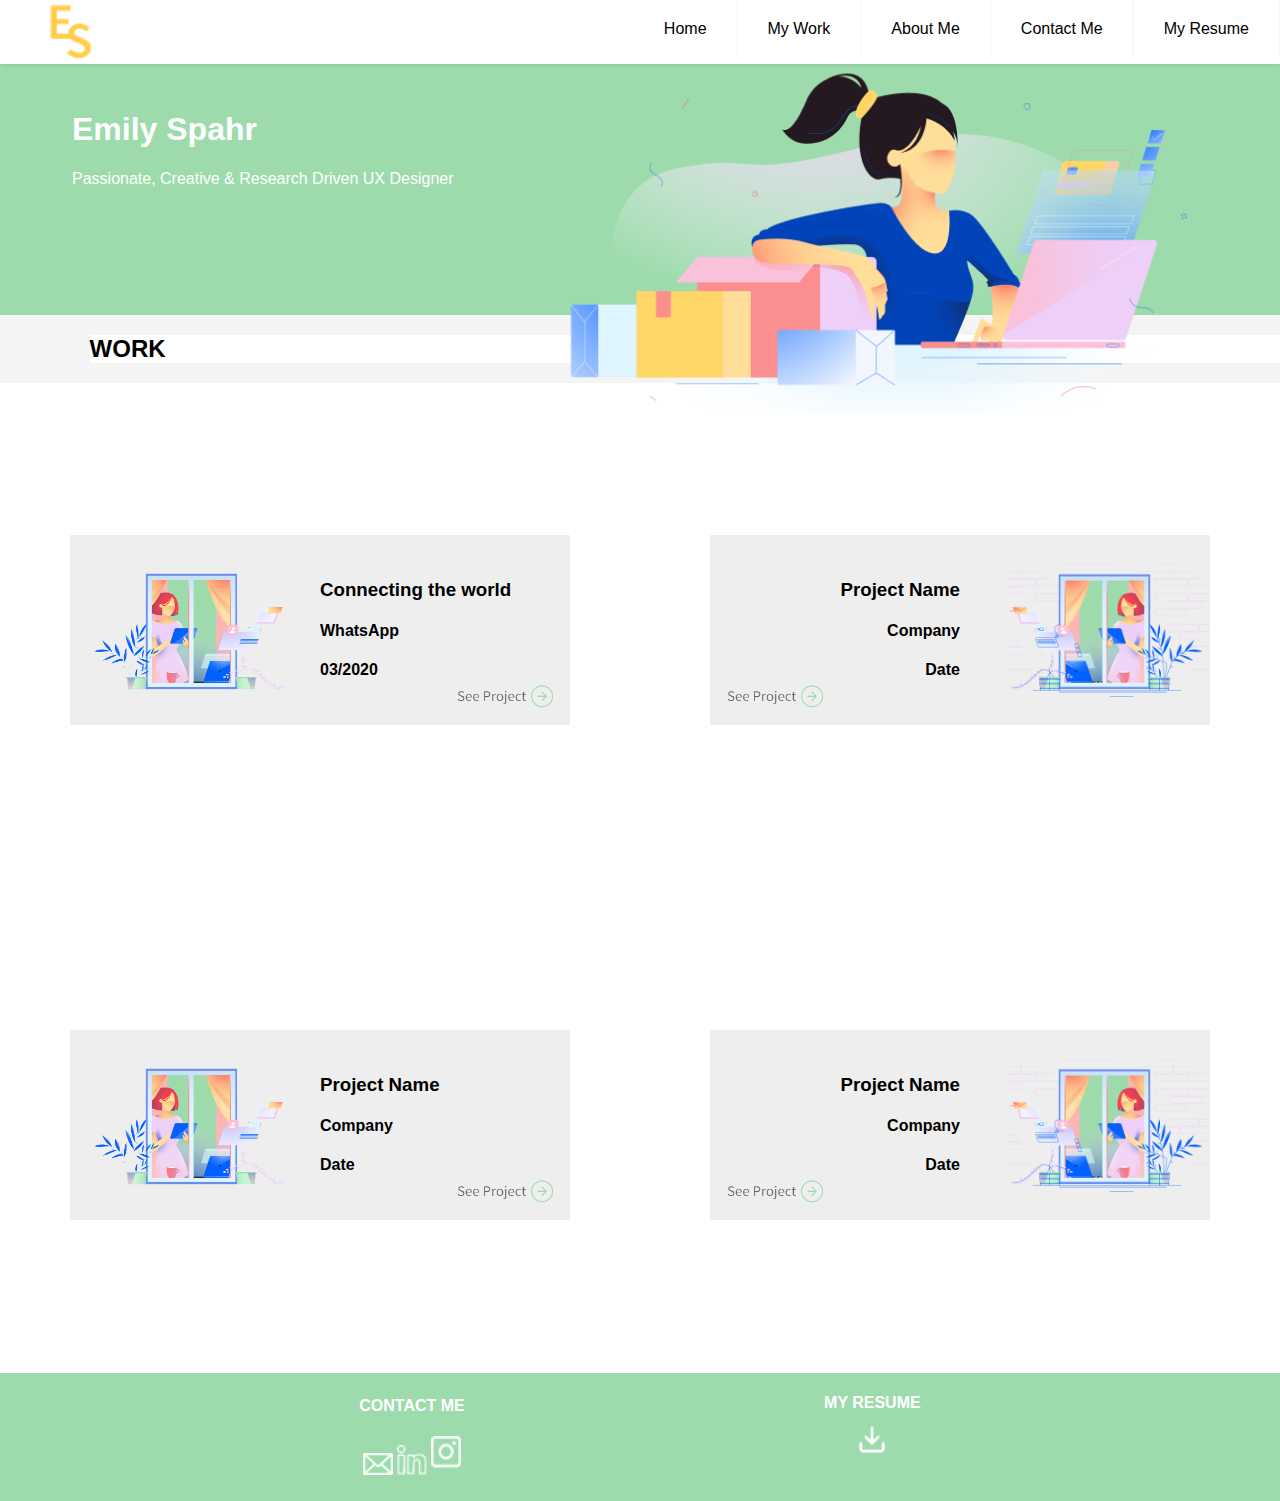
==== index.html @ 33a9cc5c "corrected some image issues with git hosted site" ====
<!DOCTYPE html>
<html lang="en">
  <head>
    <meta charset="UTF-8" />
    <meta name="viewport" content="width=device-width, initial-scale=1.0" />
    <link
      rel="stylesheet"
      media="screen and (min-width: 801px)"
      href="css/desktop.css"
    />
    <link rel="stylesheet" href="css/mobile.css" />
    <link rel="stylesheet" href="hamburger.css" />
    <title>Emily Spahr's Porfolio - Main</title>
  </head>
  <body>

    <!--hamburger menu -->
    <header class="header">
      <img src="./img/EKlogo.png" class="logo" alt="Logo" />
      <input class="menu-btn" type="checkbox" id="menu-btn" />
      <label class="menu-icon" for="menu-btn"><span class="navicon"></span></label>
      <ul class="menu">
        <li><a href="index.html">Home</a></li>
        <li><a href="creations.html">My Work</a></li>
        <li><a href="passions.html">About Me</a></li>
        <li><a href="#contactMe">Contact Me</a></li>
        <li><a href="/files/resume.pdf">My Resume</a></li>
      </ul>
  </header>

    <!-- Pretty Picture (backgroundimage) at top with Name and short statement in somehat transparent block over top background image-->
    <section class="heroAbout">
        <img src="./img/emilySpahr.png" alt="Researcher at a desktop">
        <div class="heroAboutText">
          <h1>Emily Spahr</h1>
          <p>Passionate, Creative & Research Driven UX Designer</p>
        </div>
  </section>

    <!-- Body woth various project blocks-->
    <h2 id="workHeading">WORK</h2>

    <section class="work">
      <div class="leftHandProject">
        <img
          id="projPicL"
          src="./img/headerImageLG.png"
          alt="Designer in a Window"
        />
        <div class="titleL">
          <h3>Connecting the world</h3>
          <h4>WhatsApp</h4>
          <h4>03/2020</h4>
        </div>
        <a href="creations.html"><img src="./img/rightArrowRemoveBg.png" alt="See Project Button" class="rtAr"></a>
        <!--<img class="rtAr" src="./img/rightArrowRemoveBg.png" alt="See Project">-->
      </div>

      <div class="rightHandProject">
        <div class="titleR">
            <h3>Project Name</h3>
            <h4>Company</h4>
            <h4>Date</h4>
        </div>
        <img
          id="projPicR"
          src="./img/headerImageLGRight.png"
          alt="Designer in a window"
        />
        <img class="rtArR" src="./img/rightArrowRemoveBg.png" alt="See Project">
      </div>

      <div class="leftHandProject">
        <img
          id="projPicL"
          src="./img/headerImageLG.png"
          alt="Designer in a window"
        />
        <div class="titleL">
          <h3>Project Name</h3>
          <h4>Company</h4>
          <h4>Date</h4>
        </div>
        <img class="rtAr" src="./img/rightArrowRemoveBg.png" alt="See Project">
      </div>

      <div class="rightHandProject">
        <div class="titleR">
          <h3>Project Name</h3>
          <h4>Company</h4>
          <h4>Date</h4>
        </div>
        <img
          id="projPicR"
          src="./img/headerImageLGRight.png"
          alt="Designer in a window"
        />
        <img class="rtArR" src="./img/rightArrowRemoveBg.png" alt="See Project">
      </div>
    </section>

    <footer id="contactMe">
      <!--Left side of footer with contact me links-->
      <div>
        <h4>CONTACT ME</h4>
        <div>
          <a href="mailto:webmaster@example.com"><img src="./img/envelope.png" width="30" alt="Email"></a>
          <a href="https://www.linkedin.com/"><img src="./img/linkedin.png" width="30" alt="Linkedin"></a>
          <a href="https://www.instagram.com/"><img src="./img/instagram.png" width="30" alt="Instagram"></a>
        </div>
      </div>

      <!--Right side of footer with Resume Link-->
      <div class="footerResume">
        <h4>MY RESUME</h4>
        <a href="/files/resume.pdf"><h2><img src="./img/download.png" width="30" alt="Resume"></h2></a>
      </div>
    </footer>
  </body>
</html>
---- css/desktop.css ----
/* CSS DESKTOP */
---- css/mobile.css ----
/* mobile CSS */

html * {
	font-family: 'Source Sans Pro', sans-serif;
}

a:link {
	text-decoration:none
}

#logo {
	width: 15vw;
}

.passions {
	background-color: white;
}

.heroP {
	background-color: #9ddbad;
	height: 180px;
	padding-top: 15vh;
	display: flex;
	align-items: center;
	position:relative;
}

.heroPText {
	color: white;
	position: absolute;
	z-index: 1;
	right: 0;
	top: 0;
	padding-top: 8vh;
	padding-right: 2vh;
	text-align: center;
}

.heroAbout {
	background-color: #9ddbad;
	height: 180px;
	padding-top: 15vh;
	display: flex;
	align-items: center;
	position:relative;
}

.heroAboutText {
	width: 40%;
	color: white;
	position: absolute;
	z-index: 1;
	left: 0;
	top: 0;
	padding-top: 10vh;
	padding-left: 8vh;
	text-align: left;
}

.heroAbout img {
	width: 60%;
	position: absolute;
	right: 0;
	padding-bottom: 6vh;
}


.heroP img {
	width: 50%;
	margin-left: 10%;
}

.hero div {
	color: rgb(0, 0, 0);
	position: relative;
	padding: 1.0vh;
	left: 10%;
  width: 50vw;
  height: 10vh;
	font-size: 1.5vh;
	display: flex;
	flex-direction: column;
	justify-content: center;
	align-items: flex-start;
}

.titleL {
	width: 50%;
	position: absolute;
	z-index: 1;
	right: 0;
}

.titleR {
	width: 50%;
	position: absolute;
	z-index: 1;
	left: 0;
	text-align: right;
}

#projPicL {
	height: 70%;
	display: block;
	float: left;
}

#projPicR {
	height: 70%;
	display: block;
	float: right;
}

.leftHandProject {
	display: flex;
	align-items: center;
	position:relative;
	width: 75vw;
	max-width: 500px;
	height: 190px;
	background-color: #EEEEEE;
	}

	.rtAr {
		width: 20%;
	  position: absolute;
	  right: 0;
		bottom: 0;
		padding: 0px 15px 15px 0px;
	}

	.rtArR {
		width: 20%;
	  position: absolute;
	  left: 0;
		bottom: 0;
		padding: 0px 0px 15px 15px;
	}

.rightHandProject {
	display: flex;
	justify-content: flex-end;
	align-items: center;
	position:relative;
	width: 75vw;
	max-width: 500px;
	height: 190px;
	background-color: #EEEEEE;
	}

.work {
	background-color: white;
	height: 110vh;
	display: flex;
	flex-direction: row;
	flex-wrap: wrap;
	justify-content: space-around;
	align-items: center;
}

#workHeading {
	background-color: white;
	margin-left: 7vw;
}

footer {
	background-color: #9ddbad;
	padding-bottom: 20px;
	text-align: center;
	display: flex;
	flex-direction: row;
	justify-content: space-evenly;
	align-items: center;
	color: white;
}

.footerResume img {
	margin-top: -15px;
}

.factText {
	width: 70%;
	position: absolute;
	z-index: 1;
	left: 0;
	margin-left: 15%;
	font-size: 1.5vh;
}

.rightHandFact {
	display: flex;
	justify-content: flex-end;
	align-items: center;
	position:relative;
	padding: 0vw;
	width: 85%;
	max-width: 400px;
	height: 190px;
	margin: 20px;
	text-align: right;
}

.leftHandFact {
	display: flex;
	align-items: center;
	position:relative;
	padding: .5vw;
	width: 85vw;
	max-width: 400px;
	height: 190px;
	margin: 20px;
}

.colorBoxL {
	width: 150px;
	height: 150px;
	background-color: #DAF1E0;
	margin-left: 20px;
}

.colorBoxR {
	width: 150px;
	height: 150px;
	background-color: #DAF1E0;
	margin-right: 20px;
}

.research {
	background-color: #9ddbad;
	padding: 5% 10%;
}

.solution {
	background-color: #9ddbad;
	padding: 5% 10%;
}

.topSection {
	background-color: white;
}

.topIcons {
display: flex;
	flex-direction: row;
	justify-content: space-around;
	align-content: center;
	padding-top: 2vh;
}

.indentP {
width: 90%;
margin-left: 8%;
}

.titleText {
	margin-top: 5vh;
}

.secHeading {
	display: flex;
	justify-content: space-around;
}

#stdImg {
	width: 90%;
	display: block;
	margin: auto;
}

.textCenter {
	text-align: center;
	margin: 0% 10%;
}

.nextProject {
	width: 70%;
}
---- hamburger.css ----
body {
  margin: 0;
	font-family: 'Source Sans Pro', sans-serif;
  background-color: #f4f4f4;
}

a {
  color: #000;
}

/* header */

.header {
  background-color: #fff;
  box-shadow: 1px 1px 4px 0 rgba(0,0,0,.1);
  position: fixed;
  width: 100%;
	z-index: 3;
}

.header ul {
  margin: 0;
  padding: 0;
  list-style: none;
  overflow: hidden;
  background-color: #fff;
}

.header li a {
  display: block;
  padding: 20px 20px;
  border-right: 1px solid #f4f4f4;
  text-decoration: none;
}

.header li a:hover,
.header .menu-btn:hover {
  background-color: #f4f4f4;
}

.header h1 {
	font-size: 3.5vh;
}

.header .logo {
  display: block;
	float: left;
	height: 6vh;
  font-size: 2em;
  padding: 5px 50px;
	text-decoration: none;
}

/* menu */

.header .menu {
  clear: both;
  max-height: 0;
  transition: max-height .2s ease-out;
}

/* menu icon */

.header .menu-icon {
  cursor: pointer;
  display: inline-block;
  float: right;
  padding: 28px 20px;
  position: relative;
  user-select: none;
}

.header .menu-icon .navicon {
  background: #333;
  display: block;
  height: 2px;
  position: relative;
  transition: background .2s ease-out;
  width: 18px;
}

.header .menu-icon .navicon:before,
.header .menu-icon .navicon:after {
  background: #333;
  content: '';
  display: block;
  height: 100%;
  position: absolute;
  transition: all .2s ease-out;
  width: 100%;
}

.header .menu-icon .navicon:before {
  top: 5px;
}

.header .menu-icon .navicon:after {
  top: -5px;
}

/* menu btn */

.header .menu-btn {
  display: none;
}

.header .menu-btn:checked ~ .menu {
  max-height: 240px;
}

.header .menu-btn:checked ~ .menu-icon .navicon {
  background: transparent;
}

.header .menu-btn:checked ~ .menu-icon .navicon:before {
  transform: rotate(-45deg);
}

.header .menu-btn:checked ~ .menu-icon .navicon:after {
  transform: rotate(45deg);
}

.header .menu-btn:checked ~ .menu-icon:not(.steps) .navicon:before,
.header .menu-btn:checked ~ .menu-icon:not(.steps) .navicon:after {
  top: 0;
}

/* 48em = 768px */

@media (min-width: 48em) {
  .header li {
    float: left;
  }
  .header li a {
    padding: 20px 30px;
  }
  .header .menu {
    clear: none;
    float: right;
    max-height: none;
  }
  .header .menu-icon {
    display: none;
  }
}
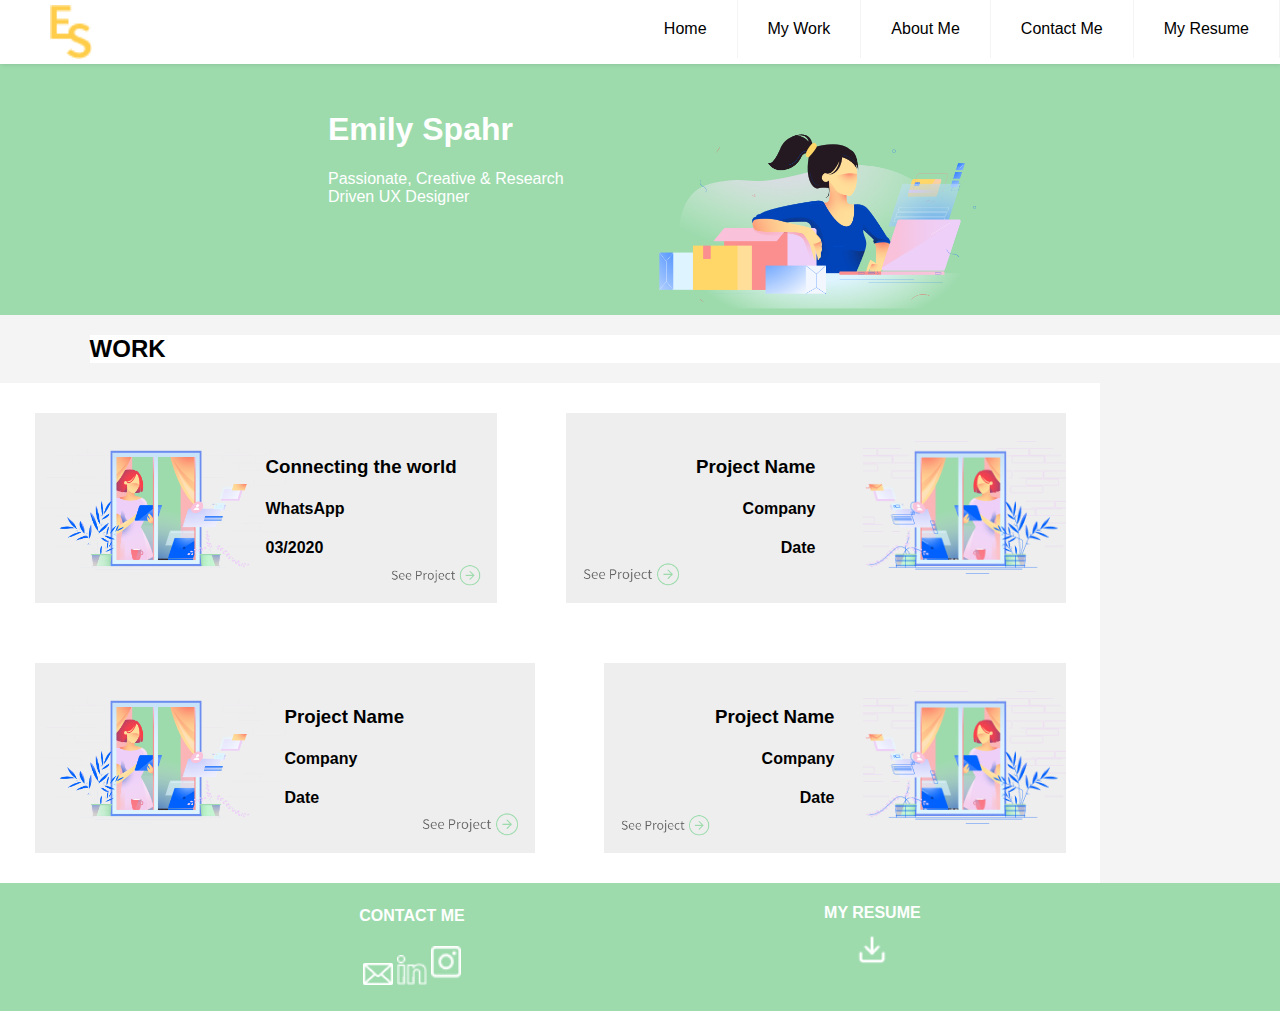
==== commit e37e5570: "Lunch time Friday - some desktop styling done." ====
--- a/index.html
+++ b/index.html
@@ -13,12 +13,13 @@
     <title>Emily Spahr's Porfolio - Main</title>
   </head>
   <body>
-
     <!--hamburger menu -->
     <header class="header">
       <img src="./img/EKlogo.png" class="logo" alt="Logo" />
       <input class="menu-btn" type="checkbox" id="menu-btn" />
-      <label class="menu-icon" for="menu-btn"><span class="navicon"></span></label>
+      <label class="menu-icon" for="menu-btn"
+        ><span class="navicon"></span
+      ></label>
       <ul class="menu">
         <li><a href="index.html">Home</a></li>
         <li><a href="creations.html">My Work</a></li>
@@ -26,22 +27,23 @@
         <li><a href="#contactMe">Contact Me</a></li>
         <li><a href="/files/resume.pdf">My Resume</a></li>
       </ul>
-  </header>
+    </header>
 
     <!-- Pretty Picture (backgroundimage) at top with Name and short statement in somehat transparent block over top background image-->
     <section class="heroAbout">
-        <img src="./img/emilySpahr.png" alt="Researcher at a desktop">
-        <div class="heroAboutText">
-          <h1>Emily Spahr</h1>
-          <p>Passionate, Creative & Research Driven UX Designer</p>
-        </div>
-  </section>
+      <img src="./img/emilySpahr.png" alt="Researcher at a desk" />
+      <div class="heroAboutText">
+        <h1>Emily Spahr</h1>
+        <p>Passionate, Creative & Research Driven UX Designer</p>
+      </div>
+    </section>
 
     <!-- Body woth various project blocks-->
+  
     <h2 id="workHeading">WORK</h2>
 
     <section class="work">
-      <div class="leftHandProject">
+      <div class="leftHandProject narrowP">
         <img
           id="projPicL"
           src="./img/headerImageLG.png"
@@ -52,25 +54,34 @@
           <h4>WhatsApp</h4>
           <h4>03/2020</h4>
         </div>
-        <a href="creations.html"><img src="./img/rightArrowRemoveBg.png" alt="See Project Button" class="rtAr"></a>
+        <a href="creations.html"
+          ><img
+            src="./img/rightArrowRemoveBg.png"
+            alt="See Project Button"
+            class="rtAr"
+        /></a>
         <!--<img class="rtAr" src="./img/rightArrowRemoveBg.png" alt="See Project">-->
       </div>
 
-      <div class="rightHandProject">
+      <div class="rightHandProject widerP">
         <div class="titleR">
-            <h3>Project Name</h3>
-            <h4>Company</h4>
-            <h4>Date</h4>
+          <h3>Project Name</h3>
+          <h4>Company</h4>
+          <h4>Date</h4>
         </div>
         <img
           id="projPicR"
           src="./img/headerImageLGRight.png"
           alt="Designer in a window"
         />
-        <img class="rtArR" src="./img/rightArrowRemoveBg.png" alt="See Project">
+        <img
+          class="rtArR"
+          src="./img/rightArrowRemoveBg.png"
+          alt="See Project"
+        />
       </div>
 
-      <div class="leftHandProject">
+      <div class="leftHandProject widerP">
         <img
           id="projPicL"
           src="./img/headerImageLG.png"
@@ -81,10 +92,14 @@
           <h4>Company</h4>
           <h4>Date</h4>
         </div>
-        <img class="rtAr" src="./img/rightArrowRemoveBg.png" alt="See Project">
+        <img
+          class="rtAr"
+          src="./img/rightArrowRemoveBg.png"
+          alt="See Project"
+        />
       </div>
 
-      <div class="rightHandProject">
+      <div class="rightHandProject narrowP">
         <div class="titleR">
           <h3>Project Name</h3>
           <h4>Company</h4>
@@ -95,7 +110,11 @@
           src="./img/headerImageLGRight.png"
           alt="Designer in a window"
         />
-        <img class="rtArR" src="./img/rightArrowRemoveBg.png" alt="See Project">
+        <img
+          class="rtArR"
+          src="./img/rightArrowRemoveBg.png"
+          alt="See Project"
+        />
       </div>
     </section>
 
@@ -104,16 +123,24 @@
       <div>
         <h4>CONTACT ME</h4>
         <div>
-          <a href="mailto:webmaster@example.com"><img src="./img/envelope.png" width="30" alt="Email"></a>
-          <a href="https://www.linkedin.com/"><img src="./img/linkedin.png" width="30" alt="Linkedin"></a>
-          <a href="https://www.instagram.com/"><img src="./img/instagram.png" width="30" alt="Instagram"></a>
+          <a href="mailto:webmaster@example.com" target="_blank"
+            ><img src="./img/envelope.png" width="30" alt="Email"
+          /></a>
+          <a href="https://www.linkedin.com/" target="_blank"
+            ><img src="./img/linkedin.png" width="30" alt="Linkedin"
+          /></a>
+          <a href="https://www.instagram.com/" target="_blank"
+            ><img src="./img/instagram.png" width="30" alt="Instagram"
+          /></a>
         </div>
       </div>
 
       <!--Right side of footer with Resume Link-->
       <div class="footerResume">
         <h4>MY RESUME</h4>
-        <a href="/files/resume.pdf"><h2><img src="./img/download.png" width="30" alt="Resume"></h2></a>
+        <a href="/files/resume.pdf"
+          ><h2><img src="./img/download.png" width="30" alt="Resume" /></h2
+        ></a>
       </div>
     </footer>
   </body>
--- a/css/desktop.css
+++ b/css/desktop.css
@@ -1 +1,325 @@
-/* CSS DESKTOP */ 
+/* CSS DESKTOP */
+
+html * {
+  font-family: "Source Sans Pro", sans-serif;
+}
+
+a:link {
+  text-decoration: none;
+}
+
+#logo {
+  width: 15vw;
+}
+
+.passions {
+  background-color: white;
+}
+
+.heroP {
+  background-color: #9ddbad;
+	height: 300px;
+	padding-top: 15vh;
+	position: absolute;
+	/*border: solid black;
+  background-color: #9ddbad;
+  height: 200px;
+  padding-top: 20vh;
+	display: flex;
+	flex-direction: row;
+	justify-content: center;
+  align-items: center;*/
+  /*position: relative;*/
+}
+
+.heroPImg {
+	border: solid purple;
+	width: 60%;
+	max-width: 395px;
+	position: relative;
+	margin-right: 20%;
+}
+
+.heroPText {
+	border: solid green;
+	width: 50%;
+	max-width: 280px;
+  color: black;
+  /*position: relative;
+	z-index: 1;*/
+	/*margin-left: 80%;*/
+  /*padding-top: 10vh;
+  padding-left: 20%;*/
+  /*text-align: right;*/
+	/*border: solid blue;
+  color: white;*/
+  /*position: absolute;
+  z-index: 1;
+  right: 0;
+  top: 0;
+  padding-top: 8vh;
+  padding-right: 2vh;*/
+  /*text-align: center;*/
+}
+
+.heroAbout {
+  background-color: #9ddbad;
+	height: 300px;
+	padding-top: 15vh;
+	position: absolute;
+  /*display: flex;
+  align-items: center;
+  position: relative;*/
+}
+
+.heroAboutText {
+	width: 30%;
+	max-width: 280px;
+  color: white;
+  position: relative;
+	z-index: 1;
+	margin-left: 20%;
+  /*padding-top: 10vh;
+  padding-left: 20%;*/
+  text-align: left;
+}
+
+.heroAbout img {
+	width: 60%;
+	max-width: 395px;
+	position: relative;
+	margin-right: 20%;
+  /*padding-bottom: 6vh;*/
+}
+
+.hero div {
+  color: rgb(0, 0, 0);
+  position: relative;
+  padding: 1vh;
+  left: 10%;
+  width: 50vw;
+  height: 10vh;
+  font-size: 1.5vh;
+  display: flex;
+  flex-direction: column;
+  justify-content: center;
+  align-items: flex-start;
+}
+
+.titleL {
+  width: 50%;
+  position: absolute;
+  z-index: 1;
+  right: 0;
+}
+
+.titleR {
+  width: 50%;
+  position: absolute;
+  z-index: 1;
+  left: 0;
+  text-align: right;
+}
+
+#projPicL {
+  height: 70%;
+  display: block;
+  float: left;
+}
+
+#projPicR {
+  height: 70%;
+  display: block;
+  float: right;
+}
+
+.leftHandProject {
+  display: flex;
+  align-items: center;
+  position: relative;
+  /*width: 75vw;*/
+  max-width: 500px;
+  height: 190px;
+  background-color: #eeeeee;
+}
+
+.leftHandProject:hover {
+	background-color: #ffd668;
+}
+
+.rightHandProject:hover {
+	background-color: #ffd668;
+}
+
+.rtAr {
+  width: 20%;
+  position: absolute;
+  right: 0;
+  bottom: 0;
+  padding: 0px 15px 15px 0px;
+}
+
+.rtArR {
+  width: 20%;
+  position: absolute;
+  left: 0;
+  bottom: 0;
+  padding: 0px 0px 15px 15px;
+}
+
+.rightHandProject {
+  display: flex;
+  justify-content: flex-end;
+  align-items: center;
+  position: relative;
+  /*width: 75vw;*/
+  max-width: 500px;
+  height: 190px;
+  background-color: #eeeeee;
+}
+
+
+.widerP {
+	width: 55% !important;
+}
+
+.narrowP {
+	width: 42% !important;
+}
+
+.work {
+  background-color: white;
+	height: 110vh;
+	max-width: 1100px;
+	max-height: 500px;
+  display: flex;
+	flex-direction: row;
+	/*flex-basis: 50%;*/
+  flex-wrap: wrap;
+  justify-content: space-around;
+  align-items: center;
+}
+
+#workHeading {
+  background-color: white;
+  margin-left: 7vw;
+}
+
+footer {
+  background-color: #9ddbad;
+  padding-bottom: 20px;
+  text-align: center;
+  display: flex;
+  flex-direction: row;
+  justify-content: space-evenly;
+  align-items: center;
+  color: white;
+}
+
+.footerResume img {
+  margin-top: -15px;
+}
+
+.factText {
+  width: 70%;
+  position: absolute;
+  z-index: 1;
+  left: 0;
+  margin-left: 15%;
+  font-size: 1.5vh;
+}
+
+.rightHandFact {
+  display: flex;
+  justify-content: flex-end;
+  align-items: center;
+  position: relative;
+  padding: 0vw;
+  width: 85%;
+  max-width: 400px;
+  height: 190px;
+  margin: 20px;
+  text-align: right;
+}
+
+.leftHandFact {
+  display: flex;
+  align-items: center;
+  position: relative;
+  padding: 0.5vw;
+  width: 85vw;
+  max-width: 400px;
+  height: 190px;
+  margin: 20px;
+}
+
+.colorBoxL {
+  width: 150px;
+  height: 150px;
+  background-color: #daf1e0;
+  margin-left: 20px;
+}
+
+.colorBoxR {
+  width: 150px;
+  height: 150px;
+  background-color: #daf1e0;
+  margin-right: 20px;
+}
+
+.research {
+  background-color: #9ddbad;
+  padding: 5% 10% 10% 5%;
+}
+
+.solution {
+  background-color: #9ddbad;
+  padding: 5% 10% 10% 5%;
+}
+
+.topSection {
+  background-color: white;
+  padding: 5% 10% 10% 5%;
+}
+
+.topIcons {
+  display: flex;
+  flex-direction: row;
+  justify-content: space-around;
+  align-content: center;
+  padding-top: 2vh;
+}
+
+.indentP {
+  width: 90%;
+  margin-left: 8%;
+}
+
+.titleText {
+  margin-top: 5vh;
+}
+
+.secHeading {
+  display: flex;
+  justify-content: space-around;
+}
+
+#stdImg {
+  width: 90%;
+  display: block;
+  margin: auto;
+}
+
+.textCenter {
+  text-align: center;
+  margin: 0% 10%;
+}
+
+.nextProject {
+  display: flex;
+  flex-direction: column;
+  justify-content: center;
+  align-items: center;
+  background-color: white;
+  padding-bottom: 10%;
+}
--- a/css/mobile.css
+++ b/css/mobile.css
@@ -1,278 +1,282 @@
 /* mobile CSS */
 
 html * {
-	font-family: 'Source Sans Pro', sans-serif;
+  font-family: "Source Sans Pro", sans-serif;
 }
 
 a:link {
-	text-decoration:none
+  text-decoration: none;
 }
 
 #logo {
-	width: 15vw;
+  width: 15vw;
 }
 
 .passions {
-	background-color: white;
+  background-color: white;
 }
 
 .heroP {
-	background-color: #9ddbad;
-	height: 180px;
-	padding-top: 15vh;
-	display: flex;
-	align-items: center;
-	position:relative;
+  background-color: #9ddbad;
+  height: 180px;
+  padding-top: 15vh;
+  display: flex;
+  align-items: center;
+  position: relative;
 }
 
 .heroPText {
-	color: white;
-	position: absolute;
-	z-index: 1;
-	right: 0;
-	top: 0;
-	padding-top: 8vh;
-	padding-right: 2vh;
-	text-align: center;
+  color: white;
+  position: absolute;
+  z-index: 1;
+  right: 0;
+  top: 0;
+  padding-top: 8vh;
+  padding-right: 2vh;
+  text-align: center;
 }
 
 .heroAbout {
-	background-color: #9ddbad;
-	height: 180px;
-	padding-top: 15vh;
-	display: flex;
-	align-items: center;
-	position:relative;
+  background-color: #9ddbad;
+  height: 180px;
+  padding-top: 15vh;
+  display: flex;
+  align-items: center;
+  position: relative;
 }
 
 .heroAboutText {
-	width: 40%;
-	color: white;
-	position: absolute;
-	z-index: 1;
-	left: 0;
-	top: 0;
-	padding-top: 10vh;
-	padding-left: 8vh;
-	text-align: left;
+  width: 40%;
+  color: white;
+  position: absolute;
+  z-index: 1;
+  left: 0;
+  top: 0;
+  padding-top: 10vh;
+  padding-left: 8vh;
+  text-align: left;
 }
 
 .heroAbout img {
-	width: 60%;
-	position: absolute;
-	right: 0;
-	padding-bottom: 6vh;
-}
-
+  width: 60%;
+  position: absolute;
+  right: 0;
+  padding-bottom: 6vh;
+}
 
 .heroP img {
-	width: 50%;
-	margin-left: 10%;
+  width: 50%;
+  margin-left: 10%;
 }
 
 .hero div {
-	color: rgb(0, 0, 0);
-	position: relative;
-	padding: 1.0vh;
-	left: 10%;
+  color: rgb(0, 0, 0);
+  position: relative;
+  padding: 1vh;
+  left: 10%;
   width: 50vw;
   height: 10vh;
-	font-size: 1.5vh;
-	display: flex;
-	flex-direction: column;
-	justify-content: center;
-	align-items: flex-start;
+  font-size: 1.5vh;
+  display: flex;
+  flex-direction: column;
+  justify-content: center;
+  align-items: flex-start;
 }
 
 .titleL {
-	width: 50%;
-	position: absolute;
-	z-index: 1;
-	right: 0;
+  width: 50%;
+  position: absolute;
+  z-index: 1;
+  right: 0;
 }
 
 .titleR {
-	width: 50%;
-	position: absolute;
-	z-index: 1;
-	left: 0;
-	text-align: right;
+  width: 50%;
+  position: absolute;
+  z-index: 1;
+  left: 0;
+  text-align: right;
 }
 
 #projPicL {
-	height: 70%;
-	display: block;
-	float: left;
+  height: 70%;
+  display: block;
+  float: left;
 }
 
 #projPicR {
-	height: 70%;
-	display: block;
-	float: right;
+  height: 70%;
+  display: block;
+  float: right;
 }
 
 .leftHandProject {
-	display: flex;
-	align-items: center;
-	position:relative;
-	width: 75vw;
-	max-width: 500px;
-	height: 190px;
-	background-color: #EEEEEE;
-	}
-
-	.rtAr {
-		width: 20%;
-	  position: absolute;
-	  right: 0;
-		bottom: 0;
-		padding: 0px 15px 15px 0px;
-	}
-
-	.rtArR {
-		width: 20%;
-	  position: absolute;
-	  left: 0;
-		bottom: 0;
-		padding: 0px 0px 15px 15px;
-	}
+  display: flex;
+  align-items: center;
+  position: relative;
+  width: 75vw;
+  max-width: 500px;
+  height: 190px;
+  background-color: #eeeeee;
+}
+
+.rtAr {
+  width: 20%;
+  position: absolute;
+  right: 0;
+  bottom: 0;
+  padding: 0px 15px 15px 0px;
+}
+
+.rtArR {
+  width: 20%;
+  position: absolute;
+  left: 0;
+  bottom: 0;
+  padding: 0px 0px 15px 15px;
+}
 
 .rightHandProject {
-	display: flex;
-	justify-content: flex-end;
-	align-items: center;
-	position:relative;
-	width: 75vw;
-	max-width: 500px;
-	height: 190px;
-	background-color: #EEEEEE;
-	}
+  display: flex;
+  justify-content: flex-end;
+  align-items: center;
+  position: relative;
+  width: 75vw;
+  max-width: 500px;
+  height: 190px;
+  background-color: #eeeeee;
+}
 
 .work {
-	background-color: white;
-	height: 110vh;
-	display: flex;
-	flex-direction: row;
-	flex-wrap: wrap;
-	justify-content: space-around;
-	align-items: center;
+  background-color: white;
+  height: 110vh;
+  display: flex;
+  flex-direction: row;
+  flex-wrap: wrap;
+  justify-content: space-around;
+  align-items: center;
 }
 
 #workHeading {
-	background-color: white;
-	margin-left: 7vw;
+  background-color: white;
+  margin-left: 7vw;
 }
 
 footer {
-	background-color: #9ddbad;
-	padding-bottom: 20px;
-	text-align: center;
-	display: flex;
-	flex-direction: row;
-	justify-content: space-evenly;
-	align-items: center;
-	color: white;
+  background-color: #9ddbad;
+  padding-bottom: 20px;
+  text-align: center;
+  display: flex;
+  flex-direction: row;
+  justify-content: space-evenly;
+  align-items: center;
+  color: white;
 }
 
 .footerResume img {
-	margin-top: -15px;
+  margin-top: -15px;
 }
 
 .factText {
-	width: 70%;
-	position: absolute;
-	z-index: 1;
-	left: 0;
-	margin-left: 15%;
-	font-size: 1.5vh;
+  width: 70%;
+  position: absolute;
+  z-index: 1;
+  left: 0;
+  margin-left: 15%;
+  font-size: 1.5vh;
 }
 
 .rightHandFact {
-	display: flex;
-	justify-content: flex-end;
-	align-items: center;
-	position:relative;
-	padding: 0vw;
-	width: 85%;
-	max-width: 400px;
-	height: 190px;
-	margin: 20px;
-	text-align: right;
+  display: flex;
+  justify-content: flex-end;
+  align-items: center;
+  position: relative;
+  padding: 0vw;
+  width: 85%;
+  max-width: 400px;
+  height: 190px;
+  margin: 20px;
+  text-align: right;
 }
 
 .leftHandFact {
-	display: flex;
-	align-items: center;
-	position:relative;
-	padding: .5vw;
-	width: 85vw;
-	max-width: 400px;
-	height: 190px;
-	margin: 20px;
+  display: flex;
+  align-items: center;
+  position: relative;
+  padding: 0.5vw;
+  width: 85vw;
+  max-width: 400px;
+  height: 190px;
+  margin: 20px;
 }
 
 .colorBoxL {
-	width: 150px;
-	height: 150px;
-	background-color: #DAF1E0;
-	margin-left: 20px;
+  width: 150px;
+  height: 150px;
+  background-color: #daf1e0;
+  margin-left: 20px;
 }
 
 .colorBoxR {
-	width: 150px;
-	height: 150px;
-	background-color: #DAF1E0;
-	margin-right: 20px;
+  width: 150px;
+  height: 150px;
+  background-color: #daf1e0;
+  margin-right: 20px;
 }
 
 .research {
-	background-color: #9ddbad;
-	padding: 5% 10%;
+  background-color: #9ddbad;
+  padding: 5% 10% 10% 5%;
 }
 
 .solution {
-	background-color: #9ddbad;
-	padding: 5% 10%;
+  background-color: #9ddbad;
+  padding: 5% 10% 10% 5%;
 }
 
 .topSection {
-	background-color: white;
+  background-color: white;
+  padding: 5% 10% 10% 5%;
 }
 
 .topIcons {
-display: flex;
-	flex-direction: row;
-	justify-content: space-around;
-	align-content: center;
-	padding-top: 2vh;
+  display: flex;
+  flex-direction: row;
+  justify-content: space-around;
+  align-content: center;
+  padding-top: 2vh;
 }
 
 .indentP {
-width: 90%;
-margin-left: 8%;
+  width: 90%;
+  margin-left: 8%;
 }
 
 .titleText {
-	margin-top: 5vh;
+  margin-top: 5vh;
 }
 
 .secHeading {
-	display: flex;
-	justify-content: space-around;
+  display: flex;
+  justify-content: space-around;
 }
 
 #stdImg {
-	width: 90%;
-	display: block;
-	margin: auto;
+  width: 90%;
+  display: block;
+  margin: auto;
 }
 
 .textCenter {
-	text-align: center;
-	margin: 0% 10%;
+  text-align: center;
+  margin: 0% 10%;
 }
 
 .nextProject {
-	width: 70%;
-}
-
+  display: flex;
+  flex-direction: column;
+  justify-content: center;
+  align-items: center;
+  background-color: white;
+  padding-bottom: 10%;
+}
--- a/hamburger.css
+++ b/hamburger.css
@@ -1,6 +1,6 @@
 body {
   margin: 0;
-	font-family: 'Source Sans Pro', sans-serif;
+  font-family: "Source Sans Pro", sans-serif;
   background-color: #f4f4f4;
 }
 
@@ -12,10 +12,10 @@
 
 .header {
   background-color: #fff;
-  box-shadow: 1px 1px 4px 0 rgba(0,0,0,.1);
+  box-shadow: 1px 1px 4px 0 rgba(0, 0, 0, 0.1);
   position: fixed;
   width: 100%;
-	z-index: 3;
+  z-index: 3;
 }
 
 .header ul {
@@ -39,16 +39,16 @@
 }
 
 .header h1 {
-	font-size: 3.5vh;
+  font-size: 3.5vh;
 }
 
 .header .logo {
   display: block;
-	float: left;
-	height: 6vh;
+  float: left;
+  height: 6vh;
   font-size: 2em;
   padding: 5px 50px;
-	text-decoration: none;
+  text-decoration: none;
 }
 
 /* menu */
@@ -56,7 +56,7 @@
 .header .menu {
   clear: both;
   max-height: 0;
-  transition: max-height .2s ease-out;
+  transition: max-height 0.2s ease-out;
 }
 
 /* menu icon */
@@ -75,18 +75,18 @@
   display: block;
   height: 2px;
   position: relative;
-  transition: background .2s ease-out;
+  transition: background 0.2s ease-out;
   width: 18px;
 }
 
 .header .menu-icon .navicon:before,
 .header .menu-icon .navicon:after {
   background: #333;
-  content: '';
+  content: "";
   display: block;
   height: 100%;
   position: absolute;
-  transition: all .2s ease-out;
+  transition: all 0.2s ease-out;
   width: 100%;
 }
 
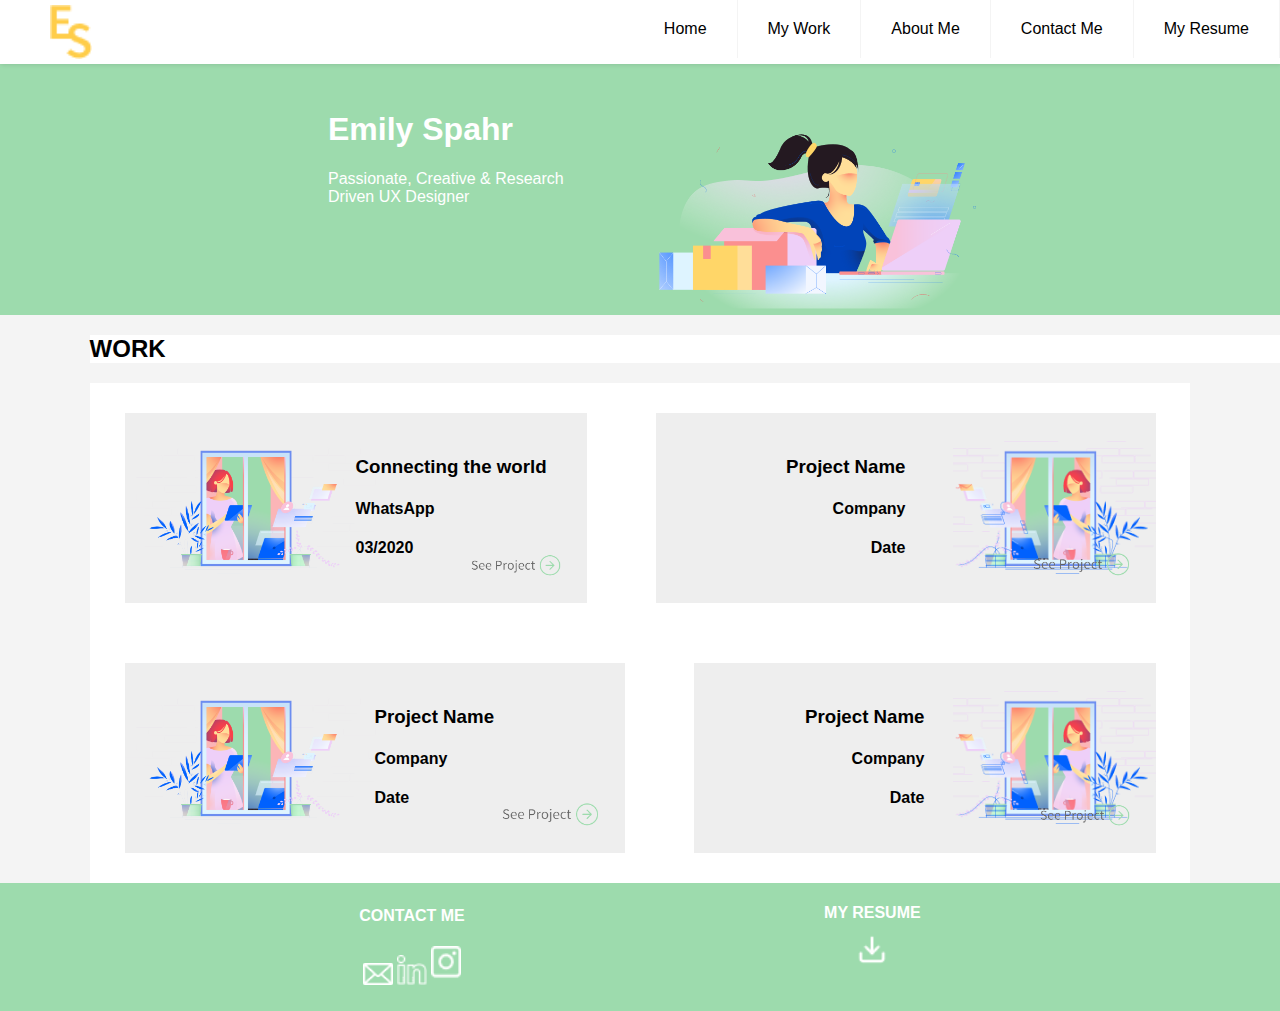
==== commit 3b0b52fd: "Friday after class.  Still some things to do" ====
--- a/index.html
+++ b/index.html
@@ -54,11 +54,11 @@
           <h4>WhatsApp</h4>
           <h4>03/2020</h4>
         </div>
-        <a href="creations.html"
+        <a class="butClick" href="creations.html"
           ><img
             src="./img/rightArrowRemoveBg.png"
             alt="See Project Button"
-            class="rtAr"
+            class="rtAr" 
         /></a>
         <!--<img class="rtAr" src="./img/rightArrowRemoveBg.png" alt="See Project">-->
       </div>
@@ -74,11 +74,12 @@
           src="./img/headerImageLGRight.png"
           alt="Designer in a window"
         />
-        <img
-          class="rtArR"
-          src="./img/rightArrowRemoveBg.png"
-          alt="See Project"
-        />
+        <a class="butClick" href="creations.html"
+          ><img
+            src="./img/rightArrowRemoveBg.png"
+            alt="See Project Button"
+            class="rtAr" 
+        /></a>
       </div>
 
       <div class="leftHandProject widerP">
@@ -92,11 +93,12 @@
           <h4>Company</h4>
           <h4>Date</h4>
         </div>
-        <img
-          class="rtAr"
-          src="./img/rightArrowRemoveBg.png"
-          alt="See Project"
-        />
+        <a class="butClick" href="creations.html"
+          ><img
+            src="./img/rightArrowRemoveBg.png"
+            alt="See Project Button"
+            class="rtAr" 
+        /></a>
       </div>
 
       <div class="rightHandProject narrowP">
@@ -110,11 +112,12 @@
           src="./img/headerImageLGRight.png"
           alt="Designer in a window"
         />
-        <img
-          class="rtArR"
-          src="./img/rightArrowRemoveBg.png"
-          alt="See Project"
-        />
+        <a class="butClick" href="creations.html"
+          ><img
+            src="./img/rightArrowRemoveBg.png"
+            alt="See Project Button"
+            class="rtAr" 
+        /></a>
       </div>
     </section>
 
@@ -143,5 +146,7 @@
         ></a>
       </div>
     </footer>
+
+    <script src="script.js" ></script>
   </body>
 </html>
--- a/css/desktop.css
+++ b/css/desktop.css
@@ -17,49 +17,35 @@
 }
 
 .heroP {
+	border: solid red;
   background-color: #9ddbad;
 	height: 300px;
 	padding-top: 15vh;
 	position: absolute;
-	/*border: solid black;
-  background-color: #9ddbad;
-  height: 200px;
-  padding-top: 20vh;
-	display: flex;
-	flex-direction: row;
-	justify-content: center;
-  align-items: center;*/
-  /*position: relative;*/
 }
 
 .heroPImg {
+	border: solid blue;
+}
+
+/*.heroPassText {
 	border: solid purple;
-	width: 60%;
-	max-width: 395px;
-	position: relative;
-	margin-right: 20%;
-}
+	text-align: left;
+}*/
 
 .heroPText {
-	border: solid green;
-	width: 50%;
-	max-width: 280px;
-  color: black;
-  /*position: relative;
-	z-index: 1;*/
-	/*margin-left: 80%;*/
+	border: solid red;
+	width: 40%;
+	max-width: 380px;
+  color: white;
+  position: relative;
+	z-index: 1;
+	left: auto;
+	/*margin-left: 10%;*/
   /*padding-top: 10vh;
-  padding-left: 20%;*/
-  /*text-align: right;*/
-	/*border: solid blue;
-  color: white;*/
-  /*position: absolute;
-  z-index: 1;
-  right: 0;
-  top: 0;
-  padding-top: 8vh;
-  padding-right: 2vh;*/
-  /*text-align: center;*/
+	padding-left: 20%;*/
+	padding-right: 50px;
+  text-align: left;
 }
 
 .heroAbout {
@@ -197,7 +183,8 @@
 	/*flex-basis: 50%;*/
   flex-wrap: wrap;
   justify-content: space-around;
-  align-items: center;
+	align-items: center;
+	margin: auto;
 }
 
 #workHeading {
@@ -285,19 +272,26 @@
 .topIcons {
   display: flex;
   flex-direction: row;
-  justify-content: space-around;
+  justify-content: center;
   align-content: center;
   padding-top: 2vh;
 }
 
 .indentP {
-  width: 90%;
-  margin-left: 8%;
+  width: 60%;
+  /*margin-left: 8%;*/
 }
 
 .titleText {
-  margin-top: 5vh;
-}
+	display: flex;
+	justify-content: space-evenly;
+	align-items: flex-start;
+  /*margin-top: 5vh;*/
+}
+
+/*.titleText p {
+	border: solid  yellow;
+}*/
 
 .secHeading {
   display: flex;
@@ -311,8 +305,8 @@
 }
 
 .textCenter {
-  text-align: center;
-  margin: 0% 10%;
+  text-align: left;
+	width: 60%;
 }
 
 .nextProject {
--- a/css/mobile.css
+++ b/css/mobile.css
@@ -121,19 +121,21 @@
 }
 
 .rtAr {
-  width: 20%;
-  position: absolute;
-  right: 0;
-  bottom: 0;
-  padding: 0px 15px 15px 0px;
+  width: 100%;
+
 }
 
 .rtArR {
-  width: 20%;
-  position: absolute;
-  left: 0;
-  bottom: 0;
-  padding: 0px 0px 15px 15px;
+  width: 100%;
+}
+
+.butClick {
+	position: absolute;
+  right: 0;
+	bottom: 10px;
+	right: 10px;
+	z-index: 100;
+	width: 20%;
 }
 
 .rightHandProject {
@@ -247,13 +249,14 @@
   padding-top: 2vh;
 }
 
-.indentP {
+/*.indentP {
   width: 90%;
   margin-left: 8%;
-}
+}*/
 
 .titleText {
-  margin-top: 5vh;
+	margin-top: 5vh;
+	margin-left: 20px;
 }
 
 .secHeading {
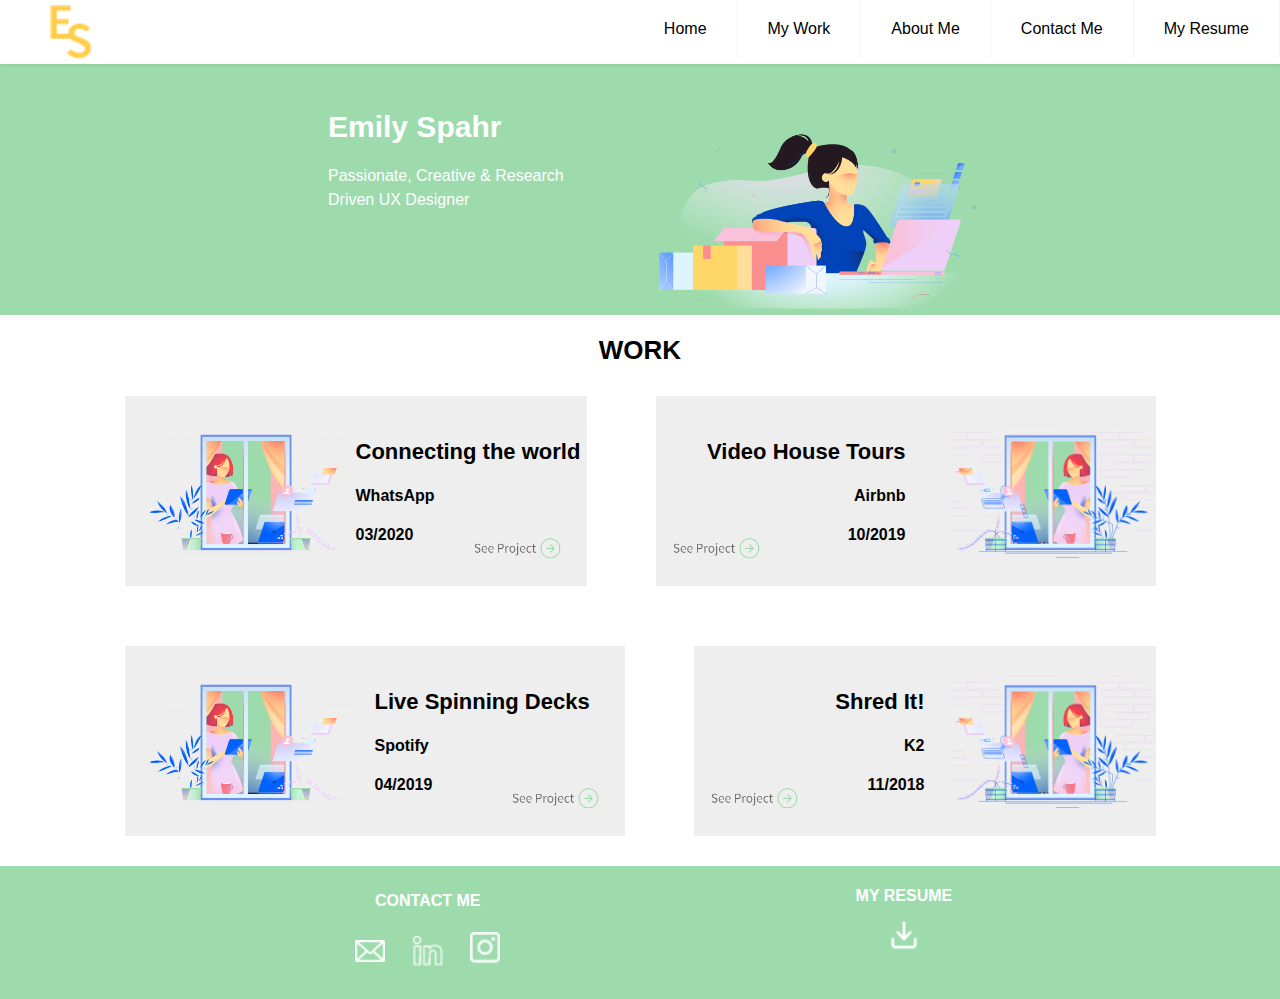
==== commit 8a1c889c: "finished except to make home page divs clickable on desktop version" ====
--- a/index.html
+++ b/index.html
@@ -39,8 +39,8 @@
     </section>
 
     <!-- Body woth various project blocks-->
-  
-    <h2 id="workHeading">WORK</h2>
+  <section class="outsideWork">
+    <div><h2 id="workHeading">WORK</h2></div>
 
     <section class="work">
       <div class="leftHandProject narrowP">
@@ -60,21 +60,20 @@
             alt="See Project Button"
             class="rtAr" 
         /></a>
-        <!--<img class="rtAr" src="./img/rightArrowRemoveBg.png" alt="See Project">-->
       </div>
 
       <div class="rightHandProject widerP">
         <div class="titleR">
-          <h3>Project Name</h3>
-          <h4>Company</h4>
-          <h4>Date</h4>
+          <h3>Video House Tours</h3>
+          <h4>Airbnb</h4>
+          <h4>10/2019</h4>
         </div>
         <img
           id="projPicR"
           src="./img/headerImageLGRight.png"
           alt="Designer in a window"
         />
-        <a class="butClick" href="creations.html"
+        <a class="butClickL" href="creations.html"
           ><img
             src="./img/rightArrowRemoveBg.png"
             alt="See Project Button"
@@ -89,9 +88,9 @@
           alt="Designer in a window"
         />
         <div class="titleL">
-          <h3>Project Name</h3>
-          <h4>Company</h4>
-          <h4>Date</h4>
+          <h3>Live Spinning Decks</h3>
+          <h4>Spotify</h4>
+          <h4>04/2019</h4>
         </div>
         <a class="butClick" href="creations.html"
           ><img
@@ -103,16 +102,16 @@
 
       <div class="rightHandProject narrowP">
         <div class="titleR">
-          <h3>Project Name</h3>
-          <h4>Company</h4>
-          <h4>Date</h4>
+          <h3>Shred It!</h3>
+          <h4>K2</h4>
+          <h4>11/2018</h4>
         </div>
         <img
           id="projPicR"
           src="./img/headerImageLGRight.png"
           alt="Designer in a window"
         />
-        <a class="butClick" href="creations.html"
+        <a class="butClickL" href="creations.html"
           ><img
             src="./img/rightArrowRemoveBg.png"
             alt="See Project Button"
@@ -120,12 +119,13 @@
         /></a>
       </div>
     </section>
+    </section>  
 
-    <footer id="contactMe">
+    <footer>
       <!--Left side of footer with contact me links-->
       <div>
         <h4>CONTACT ME</h4>
-        <div>
+        <div id="contactMe">
           <a href="mailto:webmaster@example.com" target="_blank"
             ><img src="./img/envelope.png" width="30" alt="Email"
           /></a>
--- a/css/desktop.css
+++ b/css/desktop.css
@@ -12,50 +12,14 @@
   width: 15vw;
 }
 
-.passions {
-  background-color: white;
-}
-
-.heroP {
-	border: solid red;
+.heroAbout {
   background-color: #9ddbad;
 	height: 300px;
 	padding-top: 15vh;
 	position: absolute;
-}
-
-.heroPImg {
-	border: solid blue;
-}
-
-/*.heroPassText {
-	border: solid purple;
-	text-align: left;
-}*/
-
-.heroPText {
-	border: solid red;
-	width: 40%;
-	max-width: 380px;
-  color: white;
-  position: relative;
-	z-index: 1;
-	left: auto;
-	/*margin-left: 10%;*/
-  /*padding-top: 10vh;
-	padding-left: 20%;*/
-	padding-right: 50px;
-  text-align: left;
-}
-
-.heroAbout {
-  background-color: #9ddbad;
-	height: 300px;
-	padding-top: 15vh;
-	position: absolute;
-  /*display: flex;
-  align-items: center;
-  position: relative;*/
+  display: flex;
+  align-items: center;
+  justify-content: space-between;
 }
 
 .heroAboutText {
@@ -65,8 +29,6 @@
   position: relative;
 	z-index: 1;
 	margin-left: 20%;
-  /*padding-top: 10vh;
-  padding-left: 20%;*/
   text-align: left;
 }
 
@@ -75,7 +37,6 @@
 	max-width: 395px;
 	position: relative;
 	margin-right: 20%;
-  /*padding-bottom: 6vh;*/
 }
 
 .hero div {
@@ -123,7 +84,6 @@
   display: flex;
   align-items: center;
   position: relative;
-  /*width: 75vw;*/
   max-width: 500px;
   height: 190px;
   background-color: #eeeeee;
@@ -158,7 +118,6 @@
   justify-content: flex-end;
   align-items: center;
   position: relative;
-  /*width: 75vw;*/
   max-width: 500px;
   height: 190px;
   background-color: #eeeeee;
@@ -180,16 +139,14 @@
 	max-height: 500px;
   display: flex;
 	flex-direction: row;
-	/*flex-basis: 50%;*/
   flex-wrap: wrap;
   justify-content: space-around;
 	align-items: center;
 	margin: auto;
 }
 
-#workHeading {
-  background-color: white;
-  margin-left: 7vw;
+.outsideWork {
+  background-color: white;
 }
 
 footer {
@@ -203,55 +160,15 @@
   color: white;
 }
 
+#contactMe {
+  width: 200px;
+  display: flex;
+  align-items: center;
+  justify-content: space-evenly;
+}
+
 .footerResume img {
   margin-top: -15px;
-}
-
-.factText {
-  width: 70%;
-  position: absolute;
-  z-index: 1;
-  left: 0;
-  margin-left: 15%;
-  font-size: 1.5vh;
-}
-
-.rightHandFact {
-  display: flex;
-  justify-content: flex-end;
-  align-items: center;
-  position: relative;
-  padding: 0vw;
-  width: 85%;
-  max-width: 400px;
-  height: 190px;
-  margin: 20px;
-  text-align: right;
-}
-
-.leftHandFact {
-  display: flex;
-  align-items: center;
-  position: relative;
-  padding: 0.5vw;
-  width: 85vw;
-  max-width: 400px;
-  height: 190px;
-  margin: 20px;
-}
-
-.colorBoxL {
-  width: 150px;
-  height: 150px;
-  background-color: #daf1e0;
-  margin-left: 20px;
-}
-
-.colorBoxR {
-  width: 150px;
-  height: 150px;
-  background-color: #daf1e0;
-  margin-right: 20px;
 }
 
 .research {
@@ -279,19 +196,18 @@
 
 .indentP {
   width: 60%;
-  /*margin-left: 8%;*/
+}
+
+.titleH {
+  width: 30%;
+  text-align: left;
 }
 
 .titleText {
 	display: flex;
 	justify-content: space-evenly;
 	align-items: flex-start;
-  /*margin-top: 5vh;*/
-}
-
-/*.titleText p {
-	border: solid  yellow;
-}*/
+}
 
 .secHeading {
   display: flex;
--- a/css/mobile.css
+++ b/css/mobile.css
@@ -12,8 +12,42 @@
   width: 15vw;
 }
 
-.passions {
-  background-color: white;
+/* TEXT SETTINGS */
+
+h1 {
+  font-weight: 600;
+  font-size: 22px;
+}
+
+h2 {
+  font-weight: 600;
+  font-size: 17px;
+}
+
+h3 {
+  font-weight: 600;
+  font-size: 15px;
+}
+
+p {
+  font-weight: 400;
+  font-size: 15px;
+  line-height: 1.5;
+}
+
+@media only screen and (min-width: 801px) {
+  h1 {
+    font-size: 30px;
+  }
+  h2 {
+    font-size: 26px;
+  }
+  h3 {
+    font-size: 22px;
+  }
+  p {
+    font-size: 16px;
+  }
 }
 
 .heroP {
@@ -131,11 +165,18 @@
 
 .butClick {
 	position: absolute;
-  right: 0;
 	bottom: 10px;
 	right: 10px;
 	z-index: 100;
-	width: 20%;
+	width: 90px;
+}
+
+.butClickL {
+	position: absolute;
+	bottom: 10px;
+	left: 30px;
+	z-index: 100;
+	width: 90px;
 }
 
 .rightHandProject {
@@ -159,9 +200,21 @@
   align-items: center;
 }
 
+
 #workHeading {
   background-color: white;
-  margin-left: 7vw;
+  width: 75vw;
+  max-width: 500px;
+  margin: auto;
+  padding-top: 20px;
+}
+
+@media only screen and (min-width: 801px) {
+  #workHeading {
+  width: 90%;
+  max-width: 1100px;
+  text-align: center;
+}
 }
 
 footer {
@@ -175,8 +228,19 @@
   color: white;
 }
 
+#contactMe {
+  width: 200px;
+  display: flex;
+  align-items: center;
+  justify-content: space-evenly;
+}
+
 .footerResume img {
   margin-top: -15px;
+}
+
+.passions {
+  background-color: white;
 }
 
 .factText {
@@ -199,6 +263,13 @@
   height: 190px;
   margin: 20px;
   text-align: right;
+} 
+
+@media only screen and (min-width: 801px) {
+  .rightHandFact {
+    max-width: 800px;
+    margin:auto
+  } 
 }
 
 .leftHandFact {
@@ -212,6 +283,13 @@
   margin: 20px;
 }
 
+@media only screen and (min-width: 801px) {
+  .leftHandFact {
+    max-width: 800px;
+    margin: auto;
+  }
+}
+
 .colorBoxL {
   width: 150px;
   height: 150px;
@@ -249,11 +327,6 @@
   padding-top: 2vh;
 }
 
-/*.indentP {
-  width: 90%;
-  margin-left: 8%;
-}*/
-
 .titleText {
 	margin-top: 5vh;
 	margin-left: 20px;
